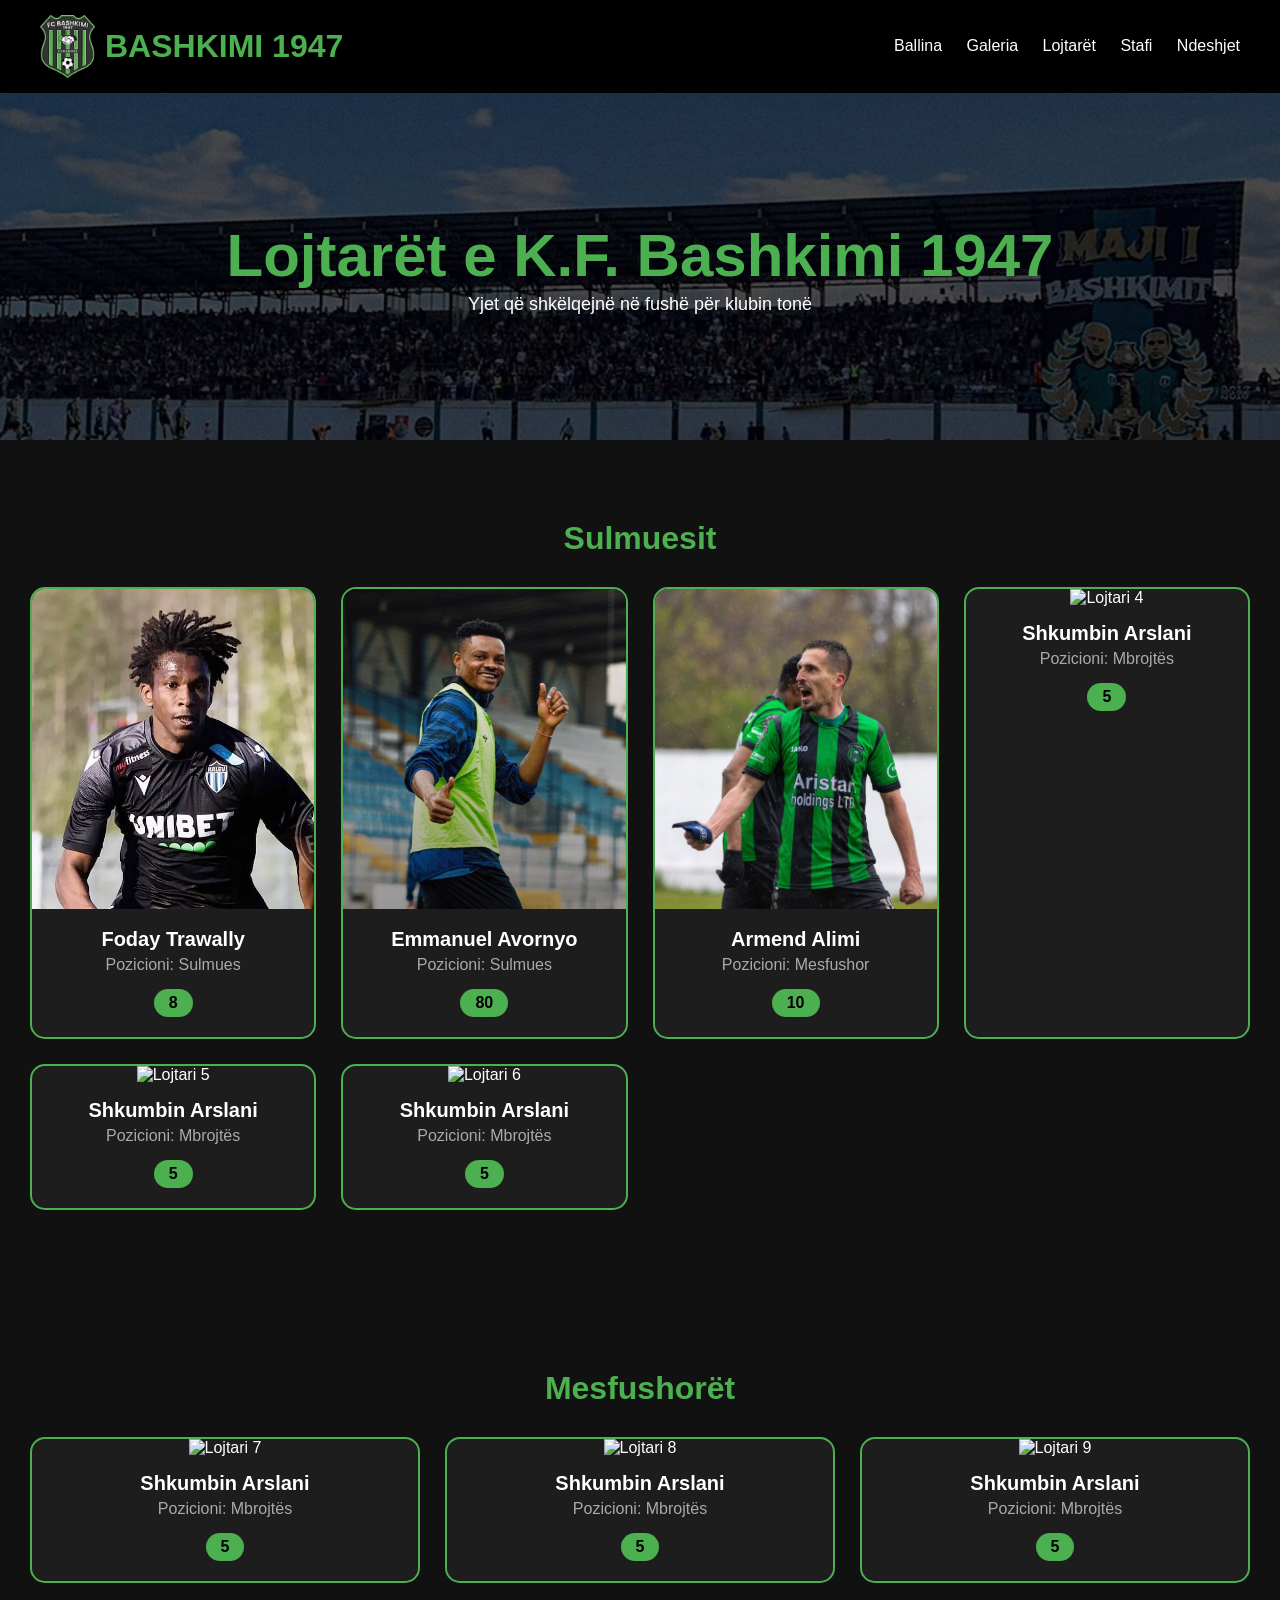
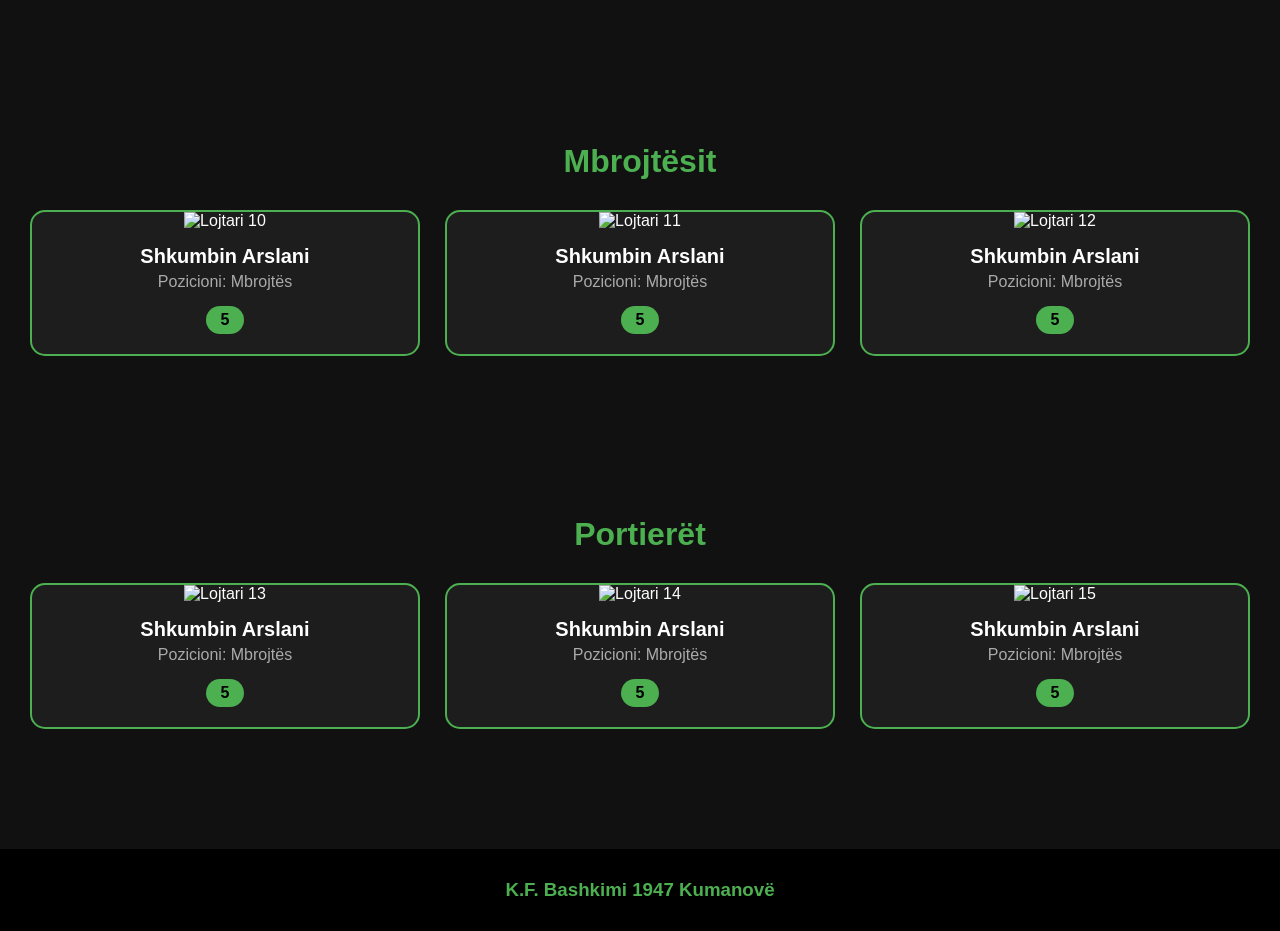
==== lojtaret.html @ 78dd7a77 "final" ====
<!DOCTYPE html>
<html lang="en">
<head>
    <meta charset="UTF-8">
    <meta name="viewport" content="width=device-width, initial-scale=1.0">
    <title>Lojtaret</title>
    <link rel="stylesheet" href="style.css">
</head>
<body>

    <header>
        <div class="navbar">
            <div class="logo">
                <img src="logo.png" alt="Bashkimi Logo">
                <h2>BASHKIMI 1947</h2>
            </div>
            <nav>
                <a href="index.html#home">Ballina</a>
                <a href="index.html#gallery">Galeria</a>
                <a href="lojtaret.html">Lojtarët</a>
                <a href="staffi.html">Stafi</a>
                <a href="index.html#matches">Ndeshjet</a>
            </nav>
        </div>
    </header>

    <section class="hero" style="height: 40vh;">
        <h1>Lojtarët e K.F. Bashkimi 1947</h1>
        <p>Yjet që shkëlqejnë në fushë për klubin tonë</p>
    </section>

    <section id="players">
        <h2>Sulmuesit</h2>
        <div class="player-grid">
            <div class="player">
                <img src="images/player1.jpg" alt="Lojtari 1">
                <h3>Foday Trawally</h3>
                <p>Pozicioni: Sulmues</p>
                <span>8</span>
            </div>
            <div class="player">
                <img src="images/player2.jpg" alt="Lojtari 2">
                <h3>Emmanuel Avornyo</h3>
                <p>Pozicioni: Sulmues</p>
                <span>80</span>
            </div>
            <div class="player">
                <img src="images/player3.jpg" alt="Lojtari 3">
                <h3>Armend Alimi</h3>
                <p>Pozicioni: Mesfushor</p>
                <span>10</span>
            </div>

            <div class="player">
                <img src="images/player4.jpg" alt="Lojtari 4">
                <h3>Shkumbin Arslani</h3>
                <p>Pozicioni: Mbrojtës</p>
                <span>5</span>
            </div>

            <div class="player">
                <img src="images/player5.jpg" alt="Lojtari 5">
                <h3>Shkumbin Arslani</h3>
                <p>Pozicioni: Mbrojtës</p>
                <span>5</span>
            </div>

            <div class="player">
                <img src="images/player6.jpg" alt="Lojtari 6">
                <h3>Shkumbin Arslani</h3>
                <p>Pozicioni: Mbrojtës</p>
                <span>5</span>
            </div>        
        </div>
    </section>

    <section id="players">
        <h2>Mesfushorët</h2>
        <div class="player-grid">
            <div class="player">
                <img src="images/player7.jpg" alt="Lojtari 7">
                <h3>Shkumbin Arslani</h3>
                <p>Pozicioni: Mbrojtës</p>
                <span>5</span>
            </div>

            <div class="player">
                <img src="images/player8.jpg" alt="Lojtari 8">
                <h3>Shkumbin Arslani</h3>
                <p>Pozicioni: Mbrojtës</p>
                <span>5</span>
            </div>

            <div class="player">
                <img src="images/player9.jpg" alt="Lojtari 9">
                <h3>Shkumbin Arslani</h3>
                <p>Pozicioni: Mbrojtës</p>
                <span>5</span>
            </div>        
        </div>
    </section>

    <section id="players">
        <h2>Mbrojtësit</h2>
        <div class="player-grid">
            <div class="player">
                <img src="images/player10.jpg" alt="Lojtari 10">
                <h3>Shkumbin Arslani</h3>
                <p>Pozicioni: Mbrojtës</p>
                <span>5</span>
            </div>

            <div class="player">
                <img src="images/player11.jpg" alt="Lojtari 11">
                <h3>Shkumbin Arslani</h3>
                <p>Pozicioni: Mbrojtës</p>
                <span>5</span>
            </div>

            <div class="player">
                <img src="images/player12.jpg" alt="Lojtari 12">
                <h3>Shkumbin Arslani</h3>
                <p>Pozicioni: Mbrojtës</p>
                <span>5</span>
            </div>        
        </div>
    </section>

    <section id="players">
        <h2>Portierët</h2>
        <div class="player-grid">
            <div class="player">
                <img src="images/player13.jpg" alt="Lojtari 13">
                <h3>Shkumbin Arslani</h3>
                <p>Pozicioni: Mbrojtës</p>
                <span>5</span>
            </div>

            <div class="player">
                <img src="images/player14.jpg" alt="Lojtari 14">
                <h3>Shkumbin Arslani</h3>
                <p>Pozicioni: Mbrojtës</p>
                <span>5</span>
            </div>

            <div class="player">
                <img src="images/player15.jpg" alt="Lojtari 15">
                <h3>Shkumbin Arslani</h3>
                <p>Pozicioni: Mbrojtës</p>
                <span>5</span>
            </div>        
        </div>
    </section>

    <footer>
        <h3>K.F. Bashkimi 1947 Kumanovë</h3>
    </footer>
        
    
</body>
</html>
---- style.css ----
* {
    margin: 0;
    padding: 0;
    box-sizing: border-box;
    font-family: Arial, sans-serif;
}

:root {
    --green: #4CAF50;
    --black: #111;
    --dark: #1d1d1d;
    --white: #fff;
}

body {
    background: var(--black);
    color: white;
    padding-top: 80px;
}

header {
    position: fixed;
    top: 0;
    width: 100%;
    background: #000;
    z-index: 999;
}

.navbar {
    display: flex;
    justify-content: space-between;
    align-items: center;
    padding: 15px 40px;
}

.logo {
    display: flex;
    align-items: center;
    gap: 10px;
}

.logo img {
    width: 55px;
}

.logo h2 {
    color: var(--green);
    margin-bottom: 0;
}

nav a {
    color: white;
    text-decoration: none;
    margin-left: 20px;
    transition: .3s;
}

nav a:hover {
    color: var(--green);
}

.menu-toggle {
    display: none;
    flex-direction: column;
    cursor: pointer;
    gap: 5px;
}

.menu-toggle .bar {
    display: block;
    width: 25px;
    height: 3px;
    background-color: var(--white);
    transition: 0.3s ease;
    border-radius: 2px;
}

.hero {
    height: 100vh;
    display: flex;
    flex-direction: column;
    justify-content: center;
    align-items: center;
    text-align: center;
    background: linear-gradient(rgba(0,0,0,.7), rgba(0,0,0,.7)), url("images/stadium.jpg");
    background-size: cover;
    background-position: center;
    padding: 0 20px;
}

.hero img {
    width: 220px;
}

.hero h1 {
    margin-top: 20px;
    font-size: 60px;
    color: var(--green);
}

.hero p {
    font-size: 18px;
    max-width: 800px;
    line-height: 1.6;
    background: transparent;
    padding: 0;
}

section {
    padding: 80px 30px;
}

h2 {
    text-align: center;
    margin-bottom: 30px;
    color: var(--green);
    font-size: 32px;
}

#about {
    background: var(--dark);
    max-width: 1000px;
    margin: 40px auto;
    border-radius: 15px;
    padding: 40px;
}

#about p {
    background: transparent;
    padding: 0;
    font-size: 16px;
    line-height: 1.7;
    margin-bottom: 15px;
    display: block;
}

#about ul {
    background: rgba(255, 255, 255, 0.05);
    padding: 25px 25px 25px 40px;
    border-left: 4px solid var(--green);
    border-radius: 8px;
    margin-bottom: 20px;
    display: block;
}

#about ul li {
    margin-bottom: 10px;
    font-size: 15px;
    line-height: 1.6;
    list-style-type: disc;
}

#about ul li:last-child {
    margin-bottom: 0;
}

.slider {
    width: 90%;
    height: 550px;
    margin: auto;
    position: relative;
    overflow: hidden;
    border-radius: 15px;
    transition: transform 0.3s ease;
}

.slider:hover {
    transform: scale(1.02);
}

.slide {
    position: absolute;
    width: 100%;
    height: 100%;
    opacity: 0;
    transition: 1s ease-in-out;
}

.slide.active {
    opacity: 1;
}

.slide img {
    width: 100%;
    height: 100%;
    object-fit: cover;
}

.player-grid {
    display: grid;
    grid-template-columns: repeat(auto-fit, minmax(250px, 1fr));
    gap: 25px;
}

.player {
    background: var(--dark);
    border: 2px solid var(--green);
    border-radius: 15px;
    overflow: hidden;
    text-align: center;
    transition: transform 0.3s ease, box-shadow 0.3s ease;
}

.player:hover {
    transform: translateY(-10px);
    box-shadow: 0 10px 20px rgba(76, 175, 80, 0.2);
}

.player img {
    width: 100%;
    height: 320px;
    object-fit: cover;
}

.player h3 {
    margin-top: 15px;
    font-size: 20px;
}

.player p {
    background: transparent;
    padding: 0;
    margin: 5px 0;
    color: #aaa;
}

.player span {
    display: inline-block;
    margin: 10px 0 20px 0;
    background: var(--green);
    color: black;
    padding: 5px 15px;
    font-weight: bold;
    border-radius: 20px;
}

.staff-grid {
    display: grid;
    grid-template-columns: repeat(auto-fit, minmax(250px, 1fr));
    gap: 25px;
}

.staff-card {
    background: var(--dark);
    border: 2px solid var(--green);
    padding: 20px;
    border-radius: 15px;
    text-align: center;
    transition: transform 0.3s ease;
}

.staff-card:hover {
    transform: translateY(-10px);
}

.staff-card img {
    width: 100%;
    height: 280px;
    object-fit: cover;
    border-radius: 10px;
    margin-bottom: 15px;
}

.staff-card h3 {
    font-size: 18px;
    color: var(--green);
}

.staff-card p {
    background: transparent;
    padding: 5px 0 0 0;
    font-size: 16px;
}

table {
    width: 100%;
    border-collapse: collapse;
    margin-top: 15px;
}

th {
    background: var(--green);
    color: black;
    padding: 15px;
    font-weight: bold;
}

td {
    background: #222;
    padding: 12px 15px;
    border: 1px solid #333;
    text-align: center;
}

.champions-league td:first-child { 
    background-color: #1a66ff !important;
    color: white; 
    font-weight: bold; 
}

.conference-league td:first-child { 
    background-color: #800040 !important; 
    color: white; 
    font-weight: bold; 
}

.relegation-playoff td:first-child { 
    background-color: #740000 !important; 
    color: white; 
    font-weight: bold; 
}

.relegation-direct td:first-child { 
    background-color: #ff3333 !important; 
    color: white; 
    font-weight: bold; 
}

.table-legend {
    margin-top: 25px;
    font-size: 14px;
    color: #fff;
    background: var(--dark);
    padding: 15px;
    border-radius: 8px;
    display: flex;
    flex-direction: column;
    gap: 12px;
}

.legend-item {
    display: flex;
    align-items: center;
    text-align: left;
}

.box {
    width: 16px;
    height: 16px;
    border-radius: 4px;
    margin-right: 10px;
    display: inline-block;
}

.cl-box { background-color: #1a66ff; }
.conf-box { background-color: #800040; }
.playoff-box { background-color: #740000; }
.direct-box { background-color: #ff3333; }

footer {
    text-align: center;
    padding: 30px;
    background: #000;
    color: var(--green);
    margin-top: 40px;
}

#contact
{
    background: var(--dark);
    max-width: 1100px;
    margin: 40px auto;
    border-radius: 15px;
    padding: 40px;
    border: 1px solid #222;
}

.contact-container
{
    display: flex;
    gap: 50px;
    justify-content: space-between;
}

.contact-info, .contact-form
{
    flex: 1;
}

.contact-info h3, .contact-form h3
{
    color: var(--green);
    margin-bottom: 20px;
    font-size: 22px;
}

.contact-info p
{
    font-size: 16px;
    line-height: 1.8;
    margin-bottom: 15px;
}

.contact-form form
{
    display: flex;
    flex-direction: column;
    gap: 15px;
}

.contact-form input, .contact-form textarea
{
    width: 100%;
    padding: 12px;
    background: #222;
    border: 1px solid #444;
    color: white;
    border-radius: 8px;
    font-size: 15px;
    outline: none;
    transition: 0.3s;
}

.contact-form input:focus, .contact-form textarea:focus
{
    border-color: var(--green);
}

.contact-form button
{
    background: var(--green);
    color: black;
    border: none;
    padding: 12px;
    font-size: 16px;
    font-weight: bold;
    border-radius: 8px;
    cursor: pointer;
    transition: 0.3s ease;
}

.contact-form button:hover
{
    background: #3e8e41;
    transform: translateY(-2px);
}

@media(max-width:768px){
    .navbar {
        padding: 15px 20px;
    }

    .menu-toggle {
        display: flex;
        z-index: 1000;
    }

    nav {
        display: flex !important;
        flex-direction: column;
        position: absolute;
        top: 80px;
        left: 0;
        width: 100%;
        background: #000;
        text-align: center;
        max-height: 0;
        overflow: hidden;
        transition: max-height 0.4s ease-in-out;
    }

    nav.active {
        max-height: 400px;
        border-bottom: 2px solid var(--green);
    }

    nav a {
        margin: 15px 0;
        display: block;
        font-size: 18px;
    }

    .menu-toggle.open .bar:nth-child(1) {
        transform: translateY(8px) rotate(45deg);
        background-color: var(--green);
    }
    .menu-toggle.open .bar:nth-child(2) {
        opacity: 0;
    }
    .menu-toggle.open .bar:nth-child(3) {
        transform: translateY(-8px) rotate(-45deg);
        background-color: var(--green);
    }

    .hero h1 {
        font-size: 38px;
    }
    
    .hero p {
        font-size: 15px;
    }

    .slider {
        height: 280px;
    }

    section {
        padding: 50px 15px;
    }

    #about {
        padding: 20px;
    }

    table {
        display: block;
        overflow-x: auto;
        white-space: nowrap;
    }

    .contact-container
    {
        flex-direction: column !important;
        gap: 40px;
    }

    #contact
    {
        padding: 30px 20px;
        margin: 20px 10px;
    }

    table 
    {
        display: block;
        overflow-x: auto;
        white-space: nowrap;
    }

    #about
    {
        padding: 20px 15px;
        margin: 20px 10px;
    }

    #about p
    {
        font-size: 15px;
        line-height: 1.6;
        margin-bottom: 10px;
    }

    #about ul
    {
        padding: 15px 15px 15px 25px;
        margin-bottom: 15px;
    }

    #about ul li
    {
        font-size: 14px;
        margin-bottom: 12px;
    }
}
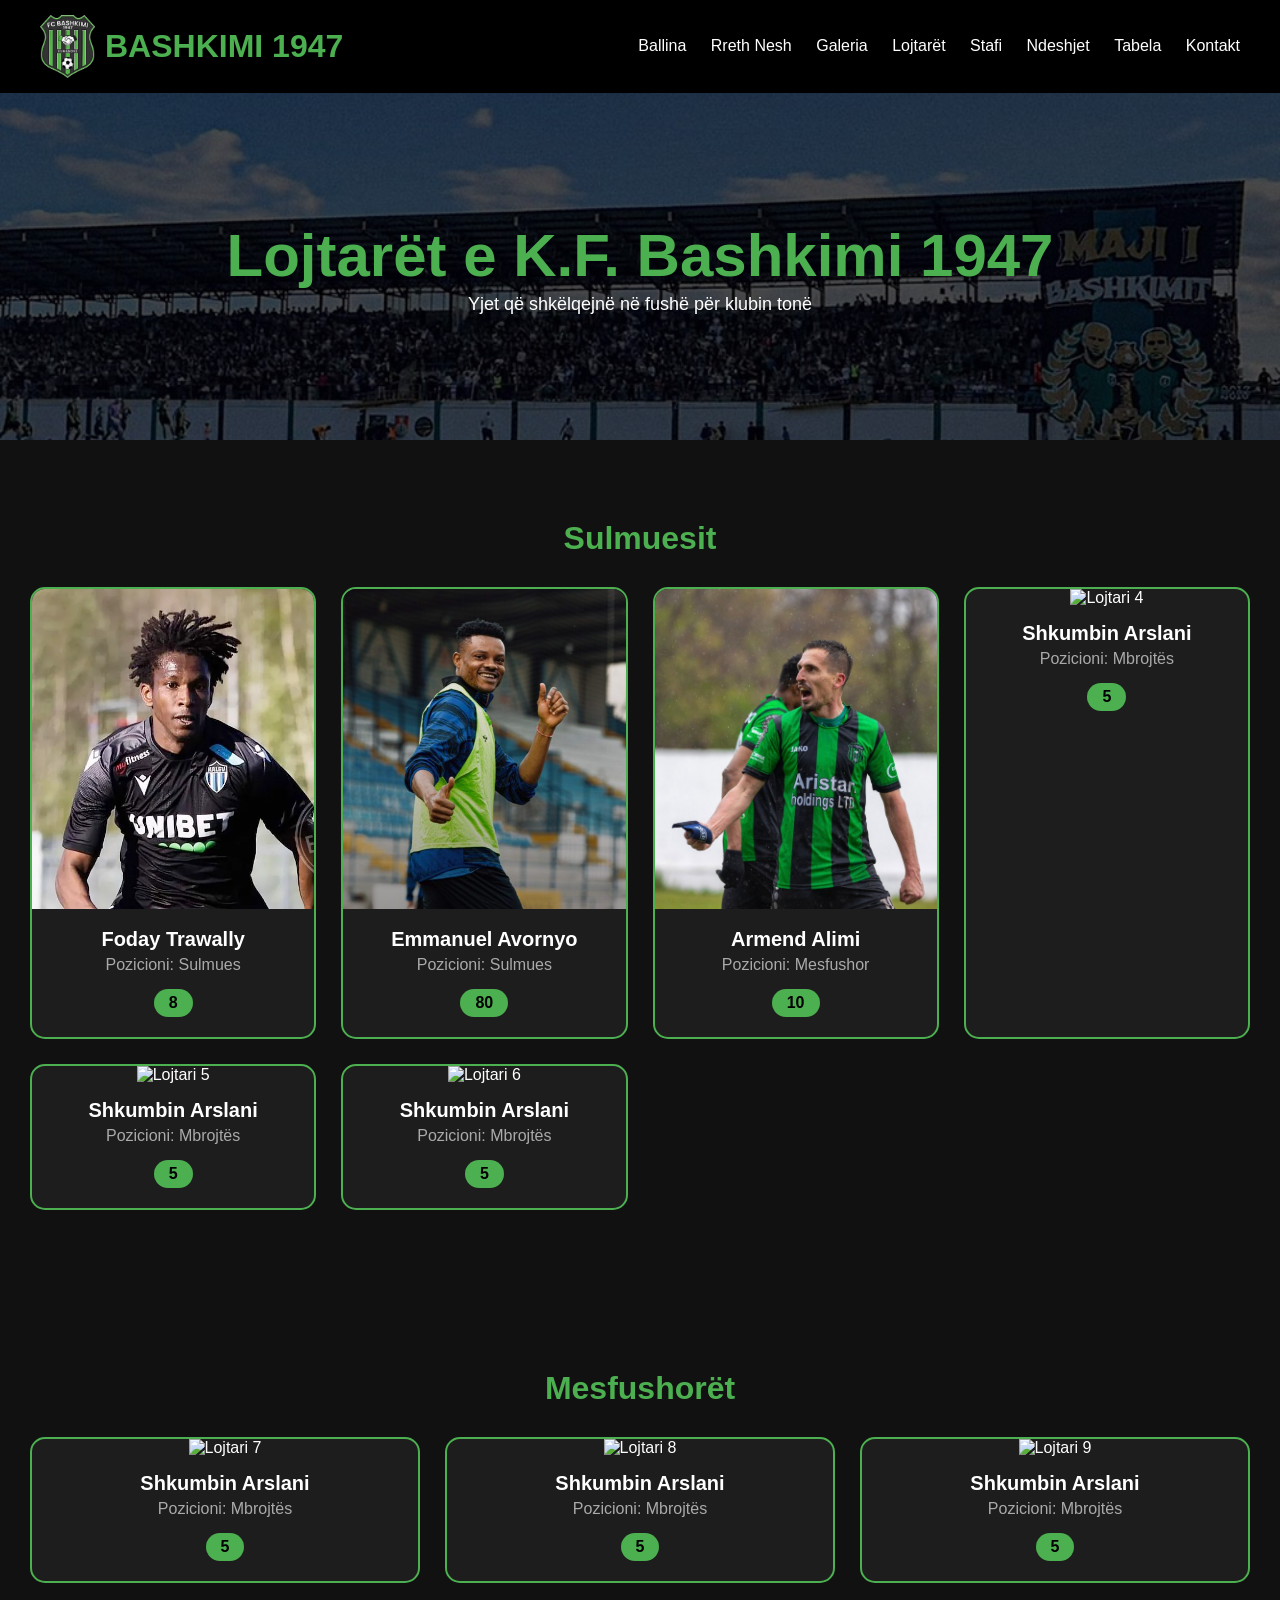
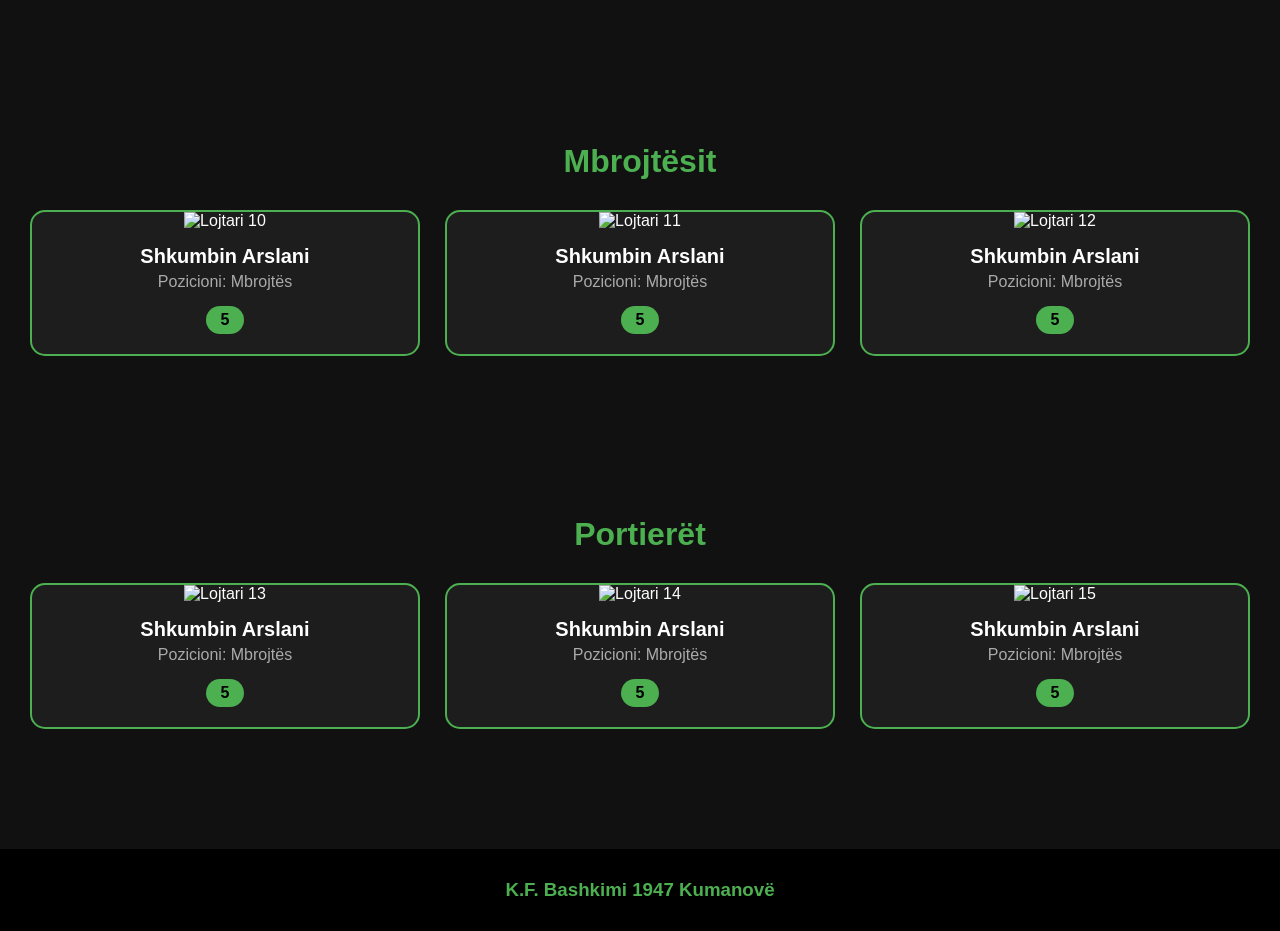
==== commit 12e222bf: "navbar" ====
--- a/lojtaret.html
+++ b/lojtaret.html
@@ -14,12 +14,15 @@
                 <img src="logo.png" alt="Bashkimi Logo">
                 <h2>BASHKIMI 1947</h2>
             </div>
-            <nav>
-                <a href="index.html#home">Ballina</a>
-                <a href="index.html#gallery">Galeria</a>
+            <nav id="nav-menu">
+                <a href="#home">Ballina</a>
+                <a href="#about">Rreth Nesh</a>
+                <a href="#gallery">Galeria</a>
                 <a href="lojtaret.html">Lojtarët</a>
                 <a href="staffi.html">Stafi</a>
-                <a href="index.html#matches">Ndeshjet</a>
+                <a href="#matches">Ndeshjet</a>
+                <a href="#position">Tabela</a>
+                <a href="#contact">Kontakt</a>
             </nav>
         </div>
     </header>
